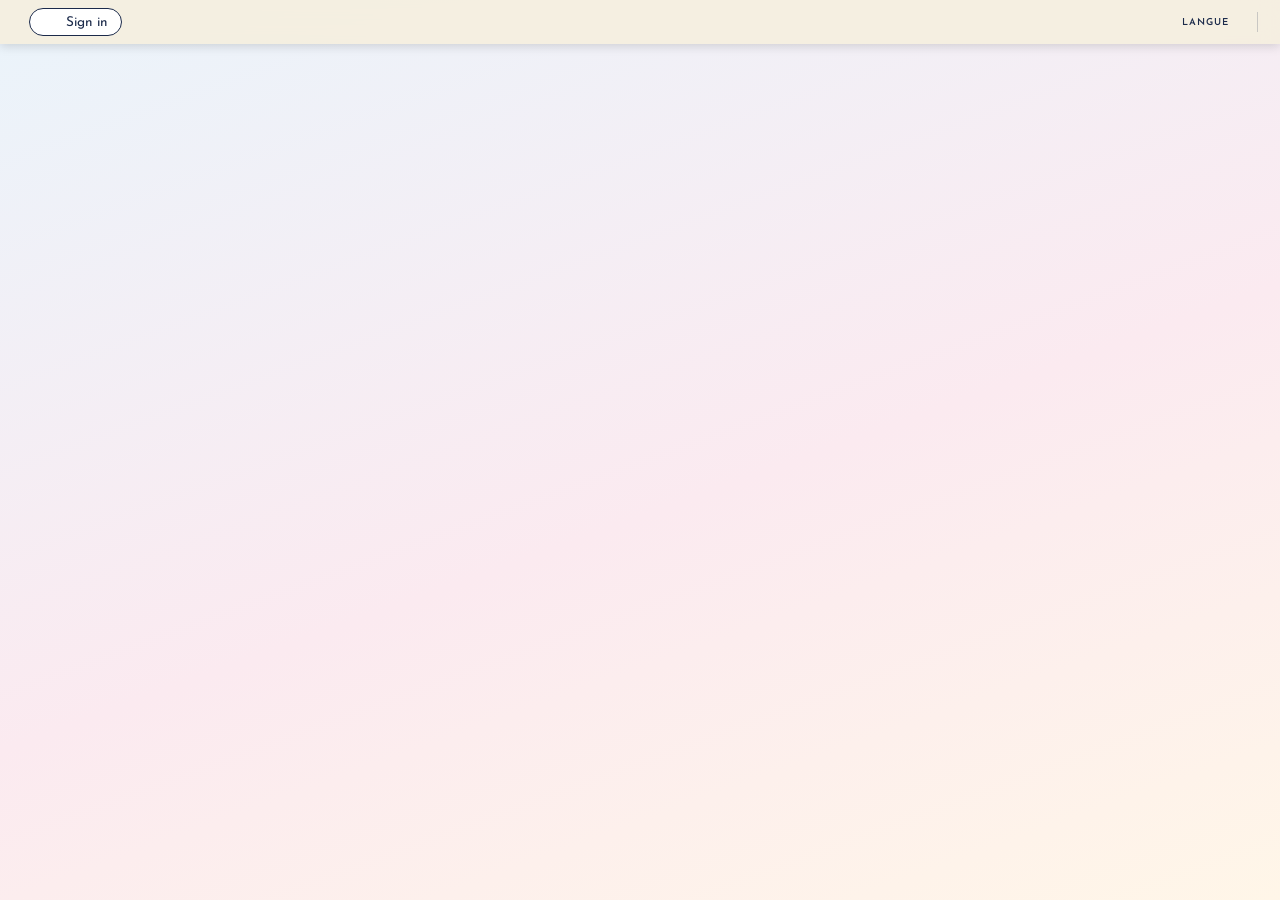
==== lang.html @ e1be031d "Import language learning app Co-authored-by: Copilot <223556219+Copilot@users.noreply.github.com> Co" ====
<!DOCTYPE html>
<html lang="en">
<head>
    <meta charset="UTF-8">
    <meta name="viewport" content="width=device-width, initial-scale=1.0">
    <title>🐱 Le Chat Parisien | Learn Languages</title>
    <link rel="stylesheet" href="lang.css">
    <link rel="preconnect" href="https://fonts.googleapis.com">
    <link rel="preconnect" href="https://fonts.gstatic.com" crossorigin>
    <link href="https://fonts.googleapis.com/css2?family=Gowun+Batang:wght@400;700&family=Nanum+Pen+Script&display=swap" rel="stylesheet">
    <script src="https://www.gstatic.com/firebasejs/10.14.1/firebase-app-compat.js"></script>
    <script src="https://www.gstatic.com/firebasejs/10.14.1/firebase-auth-compat.js"></script>
    <script src="https://www.gstatic.com/firebasejs/10.14.1/firebase-firestore-compat.js"></script>
</head>
<body>

<!-- ═══ Login Screen (optional — sign-in also available from the top bar) ═══ -->
<div id="loginScreen" class="screen">
    <div class="login-card">
        <h1>🐱 Le Chat Parisien</h1>
        <p>Learn languages with adorable animals</p>
        <button class="google-btn" id="googleLoginBtn">
            <img src="https://www.gstatic.com/firebasejs/ui/2.0.0/images/auth/google.svg" alt="Google"/>
            Sign in with Google
        </button>
        <div class="login-error" id="loginError"></div>
    </div>
</div>

<!-- ═══ Loading Screen ═══ -->
<div id="loadingScreen" class="screen">
    <div class="loader">🐱 Loading...</div>
</div>

<!-- ═══ Main App ═══ -->
<div id="mainApp" class="screen active">
    <div class="top-bar">
        <div class="top-bar-left">
            <img class="user-avatar" id="userAvatar" src="" alt="User avatar" style="display:none"/>
            <span class="user-name" id="userName"></span>
            <button class="google-btn-sm" id="topLoginBtn">
                <img src="https://www.gstatic.com/firebasejs/ui/2.0.0/images/auth/google.svg" alt=""/>
                <span>Sign in</span>
            </button>
        </div>
        <div class="top-bar-right">
            <div class="stamp-row">
                <span class="stamp-row-label" id="langueLabel">Langue</span>
                <div id="topLangStamps"></div>
            </div>
            <div class="top-divider"></div>
            <button class="logout-btn" id="logoutBtn" style="display:none">Sign out</button>
        </div>
    </div>

    <!-- Language Picker -->
    <div id="langPicker" class="lang-picker-wrap" style="display:none">
        <h2>What language are you learning?</h2>
        <p>You can change this anytime from the top bar</p>
        <div class="lang-grid" id="langGrid"></div>
    </div>

    <!-- Main Content -->
    <div id="mainContent" style="display:none">
        <div class="layout">
            <!-- Left: the postcard -->
            <div class="container">
                <div class="postmark" id="postmark">CACHET<br/>DE LA POSTE<br/>PARIS</div>
                <div class="bunting">
                    <span></span><span></span><span></span>
                    <span></span><span></span><span></span><span></span>
                </div>
                <div class="main-header">
                    <h1 class="title" id="mainTitle">Le Chat Parisien</h1>
                    <p class="subtitle" id="mainSubtitle">Learn French with adorable cats!</p>
                </div>
                <div class="cat-container">
                    <div class="cat-frame">
                        <img id="catImage" class="cat-image" src="" alt="Animal"/>
                        <div class="cat-caption" id="catCaption">Paris</div>
                    </div>
                </div>
                <div class="phrase-container quiz">
                    <div class="quiz-head">
                        <span class="quiz-prompt" id="quizPromptLabel">Complétez la phrase</span>
                    </div>
                    <div id="demoMeaning" class="quiz-hint">Click to start!</div>
                    <div class="quiz-sentence-row">
                        <div id="demoPhrase">Cliquez pour commencer!</div>
                        <button class="speak-btn" id="speakBtn" title="Listen to pronunciation">🔊</button>
                    </div>
                    <div class="quiz-choices" id="quizChoices" hidden></div>
                    <div class="quiz-feedback" id="quizFeedback" aria-live="polite"></div>
                    <div class="word-gloss" id="wordGloss" aria-live="polite"></div>
                </div>
                <button id="refreshBtn" class="refresh-btn">Nouvelle carte postale ✉️</button>
                <div class="progress-bar">
                    <div id="progressFill" class="progress-fill" style="width:0%"></div>
                </div>
                <div class="stats">
                    <span><span id="seenLabel">Phrases seen:</span> <span id="phrasesLearned">0</span></span>
                    <span id="levelBadge" class="score-badge">Score : 0</span>
                </div>
                <p class="motivation-text" id="motivationText">Chaque phrase vous rapproche de la maîtrise! 💪</p>
            </div>

            <!-- Right: the lesson carnet -->
            <aside class="lesson-panel" id="lessonPanel">
                <div class="lesson-card">
                    <div class="lesson-card-head">
                        <span class="lesson-tab" id="lessonTopTab">Le carnet</span>
                        <h3 id="lessonTopTitle">Grammar &amp; vocab</h3>
                    </div>
                    <div id="lessonTopBody"></div>
                </div>

                <div class="lesson-card">
                    <div class="lesson-card-head">
                        <span class="lesson-tab lesson-tab-alt" id="lessonBottomTab">En pratique</span>
                        <h3 id="lessonBottomTitle">How to use it</h3>
                    </div>
                    <div class="example-list" id="lessonExamples"></div>
                </div>
            </aside>
        </div>
    </div>
</div>

<!-- Scripts: data first, then app logic -->
<script src="lang-data.js"></script>
<script src="lang-app.js"></script>
</body>
</html>
---- lang.css ----
/* ═══════════════════════════════════════════════════════════
   Le Chat Parisien — Language Learning App
   ═══════════════════════════════════════════════════════════ */

@import url('https://fonts.googleapis.com/css2?family=Poiret+One&family=Josefin+Sans:wght@300;400;600;700&display=swap');

/* ─── Design Tokens ─── */
:root {
    --navy: #1B2A4A;
    --cream: #F5EFE0;
    --ivory: #FFFDF7;
    --gold: #C9A227;
    --burgundy: #9E2B25;
    --text-muted: #5a5247;
    --shadow-sm: 0 2px 8px rgba(0, 0, 0, 0.08);
    --shadow-md: 0 4px 12px rgba(0, 0, 0, 0.08);
    --shadow-lg: 0 20px 45px rgba(0, 0, 0, 0.25);
    --gradient-bg: linear-gradient(160deg, #EAF4FB 0%, #FBEAF0 55%, #FFF6E8 100%);
    --font-display: 'Poiret One', serif;
    --font-body: 'Josefin Sans', sans-serif;
    --transition-fast: 0.2s ease;
    --transition-normal: 0.3s ease;
}

/* ─── Per-language postcard themes (override design tokens) ───
   Applied to #mainContent as .theme-<lang>. CSS variables inherit,
   so the whole postcard + carnet re-skin instantly on language change. */
.theme-french {
    --gold: #C9A227;      /* Parisian gilt */
    --burgundy: #9E2B25;  /* wine red */
    --cream: #F5EFE0;
    --gradient-bg: linear-gradient(160deg, #EAF4FB 0%, #FBEAF0 55%, #FFF6E8 100%);
}
.theme-korean {
    --gold: #3E7C5A;      /* celadon green (청자) */
    --burgundy: #C0392B;  /* obangsaek red (단청) */
    --cream: #F5F1E6;     /* hanji paper */
    --gradient-bg: linear-gradient(160deg, #EAF3EC 0%, #FBEFE9 55%, #FFF7EA 100%);
}
.theme-hebrew {
    --gold: #7E9B5B;      /* olive */
    --burgundy: #2E6FA8;  /* tekhelet blue */
    --cream: #F4ECD7;     /* Jerusalem stone */
    --gradient-bg: linear-gradient(160deg, #EAF1F7 0%, #F3F0E2 55%, #FBF3E6 100%);
}

/* Retint the animated page background to match the active theme. */
body:has(.theme-korean) { background: linear-gradient(160deg, #EAF3EC 0%, #FBEFE9 55%, #FFF7EA 100%); }
body:has(.theme-hebrew) { background: linear-gradient(160deg, #EAF1F7 0%, #F3F0E2 55%, #FBF3E6 100%); }

/* ─── Reset ─── */
* {
    margin: 0;
    padding: 0;
    box-sizing: border-box;
}

body {
    font-family: var(--font-body);
    min-height: 100vh;
    overflow-x: hidden;
}

/* ─── Screens ─── */
.screen {
    display: none;
    min-height: 100vh;
}

.screen.active {
    display: flex;
}

/* ─── Login Screen ─── */
#loginScreen {
    background: var(--gradient-bg);
    align-items: center;
    justify-content: center;
}

.login-card {
    background: var(--cream);
    border: 3px solid var(--gold);
    box-shadow: 0 0 0 7px var(--ivory), var(--shadow-lg);
    padding: 3rem 2.5rem;
    text-align: center;
    max-width: 400px;
    width: 90%;
    position: relative;
}

/* Corner ornaments (shared between login-card and container) */
.login-card::before,
.login-card::after,
.container::before,
.container::after {
    content: '';
    position: absolute;
    width: 18px;
    height: 18px;
    border: 2px solid var(--gold);
    pointer-events: none;
}

.login-card::before,
.container::before {
    top: -9px;
    left: -9px;
    border-right: none;
    border-bottom: none;
}

.login-card::after,
.container::after {
    bottom: -9px;
    right: -9px;
    border-left: none;
    border-top: none;
}

.login-card h1 {
    font-family: var(--font-display);
    font-size: 2.2rem;
    color: var(--navy);
    margin-bottom: 0.5rem;
    letter-spacing: 1px;
}

.login-card p {
    color: var(--burgundy);
    font-size: 1rem;
    margin-bottom: 2rem;
    font-weight: 300;
    font-style: italic;
}

.google-btn {
    display: inline-flex;
    align-items: center;
    gap: 0.8rem;
    background: var(--ivory);
    color: var(--navy);
    border: 2px dashed var(--gold);
    border-radius: 50px;
    padding: 0.8rem 2rem;
    font-family: var(--font-body);
    font-size: 1.1rem;
    cursor: pointer;
    transition: all var(--transition-normal);
    box-shadow: var(--shadow-sm);
}

.google-btn:hover {
    border-color: var(--burgundy);
    box-shadow: 0 4px 15px rgba(158, 43, 37, 0.25);
    transform: translateY(-2px);
}

.google-btn img {
    width: 24px;
    height: 24px;
}

.login-error {
    color: var(--burgundy);
    font-size: 0.9rem;
    margin-top: 1rem;
    min-height: 1.2rem;
}

/* ─── Loading Screen ─── */
#loadingScreen {
    background: var(--gradient-bg);
    align-items: center;
    justify-content: center;
}

.loader {
    font-family: var(--font-display);
    font-size: 1.8rem;
    color: var(--navy);
    animation: pulse 1.5s infinite;
}

@keyframes pulse {
    0%, 100% { opacity: 1; }
    50% { opacity: 0.5; }
}

/* ─── Top Bar ─── */
.top-bar {
    position: fixed;
    top: 0;
    left: 0;
    right: 0;
    z-index: 50;
    background: rgba(245, 239, 224, 0.95);
    backdrop-filter: blur(8px);
    padding: 0.5rem 1.2rem;
    display: flex;
    align-items: center;
    justify-content: space-between;
    gap: 1rem;
    box-shadow: 0 2px 10px rgba(0, 0, 0, 0.15);
    flex-wrap: nowrap;
    overflow-x: auto;
    white-space: nowrap;
}

.top-bar-left {
    display: flex;
    align-items: center;
    gap: 0.6rem;
    flex-shrink: 0;
}

.user-avatar {
    width: 32px;
    height: 32px;
    border-radius: 50%;
    border: 2px solid var(--gold);
}

.user-name {
    font-size: 0.85rem;
    color: var(--navy);
    font-weight: 400;
}

.top-bar-right {
    display: flex;
    align-items: center;
    gap: 1rem;
    flex-shrink: 0;
}

.stamp-row {
    display: flex;
    align-items: center;
    gap: 0.4rem;
    flex-shrink: 0;
}

.stamp-row-label {
    font-size: 0.6rem;
    color: var(--navy);
    text-transform: uppercase;
    letter-spacing: 1px;
    font-weight: 600;
    margin-right: 0.1rem;
    flex-shrink: 0;
}

#topLangStamps,
#levelStamps {
    display: flex;
    align-items: center;
    gap: 0.4rem;
}

.stamp-btn {
    font-family: var(--font-body);
    background: var(--ivory);
    border: 2px dashed var(--gold);
    border-radius: 4px;
    padding: 0.25rem 0.5rem;
    font-size: 0.85rem;
    cursor: pointer;
    transition: all var(--transition-fast);
    color: var(--navy);
    display: inline-flex;
    align-items: center;
    gap: 0.3rem;
    line-height: 1;
    flex-shrink: 0;
}

.stamp-btn .stamp-icon {
    font-size: 1.2rem;
}

.stamp-btn .stamp-text {
    font-size: 0.55rem;
    text-transform: uppercase;
    letter-spacing: 0.5px;
}

.stamp-btn:hover {
    transform: translateY(-2px);
    box-shadow: 0 4px 8px rgba(0, 0, 0, 0.15);
}

.stamp-btn.active {
    background: var(--gold);
    border-color: var(--burgundy);
    color: var(--ivory);
    box-shadow: 0 2px 8px rgba(201, 162, 39, 0.5);
}

.top-divider {
    width: 1px;
    height: 20px;
    background: rgba(27, 42, 74, 0.2);
    margin: 0 0.2rem;
    flex-shrink: 0;
}

.logout-btn {
    font-family: var(--font-body);
    background: none;
    border: 1px solid var(--navy);
    border-radius: 50px;
    padding: 0.3rem 0.8rem;
    font-size: 0.85rem;
    color: var(--navy);
    cursor: pointer;
    transition: all var(--transition-fast);
    flex-shrink: 0;
}

.logout-btn:hover {
    border-color: var(--burgundy);
    color: var(--burgundy);
}

/* Compact, optional sign-in button in the top bar */
.google-btn-sm {
    display: inline-flex;
    align-items: center;
    gap: 0.4rem;
    font-family: var(--font-body);
    background: #fff;
    border: 1px solid var(--navy);
    border-radius: 50px;
    padding: 0.32rem 0.85rem;
    font-size: 0.85rem;
    color: var(--navy);
    cursor: pointer;
    transition: all var(--transition-fast);
    flex-shrink: 0;
}

.google-btn-sm img {
    width: 16px;
    height: 16px;
}

.google-btn-sm:hover {
    border-color: var(--gold);
    box-shadow: 0 2px 6px rgba(0, 0, 0, 0.12);
}

/* ─── Main App ─── */
#mainApp {
    background: var(--gradient-bg);
    align-items: center;
    justify-content: center;
    padding-top: 70px;
}

/* ─── Language Picker ─── */
.lang-picker-wrap {
    text-align: center;
    padding: 2rem;
}

.lang-picker-wrap h2 {
    font-family: var(--font-display);
    color: var(--navy);
    font-size: 1.8rem;
    margin-bottom: 0.5rem;
    letter-spacing: 0.5px;
}

.lang-picker-wrap > p {
    color: var(--burgundy);
    margin-bottom: 2rem;
    font-weight: 300;
    font-style: italic;
}

.lang-grid {
    display: grid;
    grid-template-columns: repeat(auto-fit, minmax(140px, 1fr));
    gap: 1rem;
    max-width: 600px;
    margin: 0 auto;
}

.lang-card {
    background: var(--ivory);
    border: 2px dashed var(--gold);
    border-radius: 8px;
    padding: 1.5rem 1rem;
    text-align: center;
    cursor: pointer;
    transition: all var(--transition-normal);
    box-shadow: var(--shadow-md);
}

.lang-card:hover {
    transform: translateY(-4px);
    border-color: var(--burgundy);
    box-shadow: 0 8px 20px rgba(0, 0, 0, 0.12);
}

.lang-card-flag {
    font-size: 2.5rem;
    margin-bottom: 0.5rem;
}

.lang-card-name {
    font-family: var(--font-display);
    font-size: 1.1rem;
    color: var(--navy);
    font-weight: 600;
}

.lang-card-native {
    font-size: 0.85rem;
    color: var(--burgundy);
    font-weight: 300;
}

/* ─── Postcard (Main Card) ─── */
.container {
    width: 90%;
    max-width: 560px;
    background: var(--cream);
    padding: 1.75rem;
    text-align: center;
    position: relative;
    border: 3px solid var(--gold);
    box-shadow: 0 0 0 7px var(--ivory), 0 20px 45px rgba(0, 0, 0, 0.35);
}

.postmark {
    position: absolute;
    top: 14px;
    right: 18px;
    width: 64px;
    height: 64px;
    border: 2.5px solid var(--burgundy);
    border-radius: 50%;
    display: flex;
    align-items: center;
    justify-content: center;
    transform: rotate(-12deg);
    opacity: 0.55;
    font-family: var(--font-display);
    font-size: 0.6rem;
    color: var(--burgundy);
    text-align: center;
    line-height: 1.1;
}

.bunting {
    display: flex;
    justify-content: center;
    margin-bottom: 1.1rem;
}

.bunting span {
    width: 0;
    height: 0;
    border-left: 11px solid transparent;
    border-right: 11px solid transparent;
    border-top: 16px solid var(--navy);
    margin: 0 3px;
}

.bunting span:nth-child(3n+1) { border-top-color: var(--burgundy); }
.bunting span:nth-child(3n+2) { border-top-color: var(--gold); }

.main-header {
    margin-bottom: 1.1rem;
}

.title {
    font-family: var(--font-display);
    color: var(--navy);
    font-size: 2.6rem;
    font-weight: 400;
    letter-spacing: 1px;
}

.subtitle {
    color: var(--burgundy);
    font-size: 1rem;
    font-style: italic;
    font-weight: 300;
    margin-top: 0.2rem;
}

/* ─── Korean postcard skin: obangsaek rainbow banner + bold gothic title ─── */
.theme-korean .bunting {
    gap: 0;
    margin-bottom: 1.3rem;
}
.theme-korean .bunting span {
    width: 34px;
    height: 18px;
    border: none;
    border-radius: 2px;
    margin: 0;
    background: var(--navy);
}
.theme-korean .bunting span:nth-child(5n+1) { background: #C0392B; }
.theme-korean .bunting span:nth-child(5n+2) { background: #E1B12C; }
.theme-korean .bunting span:nth-child(5n+3) { background: #2E6FA8; }
.theme-korean .bunting span:nth-child(5n+4) { background: #3E7C5A; }
.theme-korean .bunting span:nth-child(5n+5) { background: #7D5BA6; }

.theme-korean .title {
    font-family: 'Gowun Batang', 'Apple SD Gothic Neo', 'Malgun Gothic', serif;
    font-weight: 700;
    color: #2B2B2B;
    letter-spacing: 3px;
}
.theme-korean .subtitle {
    font-family: 'Nanum Pen Script', 'Gaegu', cursive;
    font-style: normal;
    font-weight: 400;
    font-size: 1.5rem;
}
.theme-korean .postmark {
    font-family: 'Gothic A1', 'Apple SD Gothic Neo', 'Malgun Gothic', sans-serif;
    letter-spacing: 1px;
}

/* ─── Cat / Animal Frame ─── */
.cat-container {
    margin: 1.2rem auto;
    width: 200px;
    position: relative;
}

.cat-frame {
    background: var(--ivory);
    padding: 10px 10px 30px 10px;
    box-shadow: 0 8px 20px rgba(0, 0, 0, 0.25);
    transform: rotate(-1.2deg);
    position: relative;
}

.cat-image {
    width: 180px;
    height: 180px;
    object-fit: cover;
    display: block;
    filter: saturate(0.92) contrast(1.03);
    transition: opacity var(--transition-normal);
}

.cat-caption {
    font-family: var(--font-display);
    color: var(--navy);
    font-size: 0.85rem;
    position: absolute;
    bottom: 6px;
    left: 0;
    right: 0;
    text-align: center;
}

/* ─── Phrase Display ─── */
.phrase-container {
    background: var(--ivory);
    border-radius: 4px;
    padding: 1.5rem;
    margin: 1.5rem 0;
    border-left: 4px solid var(--burgundy);
    border-right: 4px solid var(--navy);
    box-shadow: var(--shadow-md);
    text-align: left;
}

/* ─── Quiz ─── */
.phrase-container.quiz { text-align: left; }

.quiz-head {
    display: flex;
    align-items: center;
    justify-content: space-between;
    gap: 0.75rem;
    margin-bottom: 0.9rem;
    flex-wrap: wrap;
}

.quiz-prompt {
    font-size: 0.72rem;
    letter-spacing: 0.08em;
    text-transform: uppercase;
    font-weight: 700;
    color: var(--burgundy);
}

.quiz-hint {
    font-size: 1.15rem;
    color: var(--navy);
    font-weight: 600;
    line-height: 1.4;
    margin-bottom: 0.85rem;
    padding: 0.55rem 0.75rem;
    background: rgba(201, 162, 39, 0.12);
    border-left: 3px solid var(--gold);
    border-radius: 3px;
    transition: opacity var(--transition-normal);
}

.quiz-sentence-row {
    display: flex;
    align-items: flex-start;
    justify-content: space-between;
    gap: 0.75rem;
}

#demoPhrase {
    font-size: 1.5rem;
    font-weight: 600;
    color: var(--navy);
    line-height: 1.5;
    transition: opacity var(--transition-normal);
    font-family: var(--font-body);
    flex: 1;
}

/* Clickable vocabulary word */
.vocab-word {
    display: inline-block;
    font: inherit;
    color: inherit;
    background: none;
    border: none;
    padding: 0;
    margin: 0;
}

button.vocab-word.has-gloss {
    cursor: pointer;
    border-bottom: 2px solid var(--gold);
    border-radius: 2px 2px 0 0;
    transition: background var(--transition-normal);
}

button.vocab-word.has-gloss:hover,
button.vocab-word.has-gloss.is-open {
    background: rgba(201, 162, 39, 0.18);
}

.vocab-word.is-answer {
    color: var(--burgundy);
    font-weight: 700;
}

/* Hidden word — blank or inline input */
.quiz-blank {
    display: inline-block;
    min-width: 3ch;
    border-bottom: 2px dashed var(--burgundy);
    margin: 0 0.1em;
    vertical-align: baseline;
}

/* Multiple-choice options */
.quiz-choices {
    display: flex;
    flex-wrap: wrap;
    gap: 0.55rem;
    margin-top: 1.1rem;
}

.quiz-choice {
    font-family: var(--font-body);
    font-size: 1rem;
    font-weight: 600;
    color: var(--navy);
    background: var(--ivory);
    border: 2px solid rgba(11, 31, 58, 0.18);
    border-radius: 6px;
    padding: 0.55rem 1.1rem;
    cursor: pointer;
    transition: all var(--transition-normal);
}

.quiz-choice:hover:not(:disabled) {
    border-color: var(--navy);
    transform: translateY(-1px);
}

.quiz-choice.is-wrong {
    border-color: var(--burgundy);
    background: rgba(158, 43, 37, 0.12);
    color: var(--burgundy);
    opacity: 0.6;
    cursor: not-allowed;
}

/* Feedback + gloss lines */
.quiz-feedback {
    min-height: 1.3em;
    margin-top: 0.85rem;
    font-weight: 700;
    font-size: 0.98rem;
}

.quiz-feedback.is-correct { color: #1f7a4d; }
.quiz-feedback.is-wrong { color: var(--burgundy); }
.quiz-feedback.is-reveal { color: var(--navy); }

.word-gloss {
    min-height: 1.2em;
    margin-top: 0.5rem;
    font-size: 0.95rem;
    color: var(--text-muted);
    opacity: 0;
    transition: opacity var(--transition-normal);
}

.word-gloss.is-active { opacity: 1; color: var(--navy); }

.score-badge {
    background: rgba(201, 162, 39, 0.16);
    color: var(--burgundy);
    font-weight: 700;
    padding: 0.15rem 0.7rem;
    border-radius: 999px;
    border-bottom: 2px solid var(--gold);
}

/* ─── Buttons ─── */
.speak-btn {
    background: radial-gradient(circle at 30% 30%, #e3c869, var(--gold));
    color: var(--navy);
    border: none;
    border-radius: 50%;
    width: 46px;
    height: 46px;
    font-size: 1.3rem;
    cursor: pointer;
    transition: all var(--transition-normal);
    box-shadow: 0 4px 12px rgba(201, 162, 39, 0.5);
    display: inline-flex;
    align-items: center;
    justify-content: center;
    margin-top: 0.9rem;
}

.quiz-sentence-row .speak-btn { margin-top: 0; flex-shrink: 0; }

.speak-btn:hover { transform: scale(1.1); }
.speak-btn:active { transform: scale(0.95); }
.speak-btn.speaking { animation: speakPulse 1s infinite; }

@keyframes speakPulse {
    0%, 100% { box-shadow: 0 4px 12px rgba(201, 162, 39, 0.5); }
    50% { box-shadow: 0 4px 22px rgba(201, 162, 39, 0.85); }
}

.refresh-btn {
    position: relative;
    background: var(--burgundy);
    color: var(--ivory);
    border: none;
    padding: 0.9rem 2.2rem 0.9rem 2.6rem;
    font-size: 1.05rem;
    font-weight: 600;
    cursor: pointer;
    transition: all 0.25s ease;
    font-family: var(--font-body);
    margin: 1.5rem 0;
    clip-path: polygon(0% 0%, 4% 50%, 0% 100%, 100% 100%, 100% 0%);
    box-shadow: 0 6px 18px rgba(158, 43, 37, 0.4);
}

.refresh-btn:hover {
    transform: translateY(-2px);
    box-shadow: 0 10px 22px rgba(158, 43, 37, 0.5);
}

.refresh-btn:active {
    transform: translateY(0);
}

/* ─── Progress & Stats ─── */
.motivation-text {
    color: var(--navy);
    font-size: 0.9rem;
    font-weight: 300;
    margin-top: 1.3rem;
    font-style: italic;
}

.progress-bar {
    background: rgba(27, 42, 74, 0.12);
    height: 6px;
    border-radius: 0;
    overflow: hidden;
    margin: 1.4rem 0;
    position: relative;
}

.progress-fill {
    background: linear-gradient(90deg, var(--burgundy), var(--gold));
    height: 100%;
    transition: width 0.5s ease;
}

.stats {
    display: flex;
    justify-content: space-between;
    margin-top: 0.8rem;
    font-size: 0.85rem;
    color: var(--text-muted);
}

/* ─── Two-Column Layout (postcard + lesson carnet) ─── */
.layout {
    display: flex;
    align-items: flex-start;
    justify-content: center;
    gap: 1.75rem;
    width: 100%;
    max-width: 960px;
    margin: 0 auto;
    padding: 0 1rem;
}

.layout .container {
    flex: 0 1 560px;
    width: auto;
    margin: 0;
    min-width: 0;
}

/* ─── Lesson Carnet (right column) ─── */
.lesson-panel {
    flex: 1 1 320px;
    max-width: 360px;
    min-width: 0;
    display: flex;
    flex-direction: column;
    gap: 1.25rem;
    align-self: stretch;
}

.lesson-card {
    background: var(--ivory);
    border: 2px solid rgba(201, 162, 39, 0.55);
    border-radius: 6px;
    padding: 1.4rem 1.3rem 1.5rem;
    box-shadow: var(--shadow-md);
    position: relative;
}

.lesson-card-head {
    margin-bottom: 1rem;
}

.lesson-tab {
    display: inline-block;
    font-family: var(--font-body);
    font-size: 0.6rem;
    letter-spacing: 1.5px;
    text-transform: uppercase;
    font-weight: 700;
    color: var(--ivory);
    background: var(--navy);
    padding: 0.2rem 0.6rem;
    border-radius: 3px;
    transform: rotate(-1.5deg);
}

.lesson-tab-alt {
    background: var(--burgundy);
}

.lesson-card-head h3 {
    font-family: var(--font-display);
    color: var(--navy);
    font-size: 1.3rem;
    font-weight: 400;
    letter-spacing: 0.5px;
    margin-top: 0.55rem;
}

/* Grammar note + vocabulary (matched lesson) */
.lesson-note {
    font-size: 0.95rem;
    color: var(--navy);
    line-height: 1.55;
    font-weight: 300;
    margin-bottom: 1rem;
}

.lesson-note b {
    font-weight: 700;
    color: var(--burgundy);
}

.lesson-note i {
    font-style: italic;
    color: var(--text-muted);
}

.vocab-list {
    display: flex;
    flex-direction: column;
    gap: 0.4rem;
    padding-top: 0.85rem;
    border-top: 1px dashed rgba(27, 42, 74, 0.2);
}

.vocab-item {
    display: flex;
    align-items: baseline;
    justify-content: space-between;
    gap: 0.75rem;
}

.vocab-term {
    font-weight: 600;
    color: var(--navy);
    font-size: 0.95rem;
    background: rgba(201, 162, 39, 0.16);
    border-bottom: 2px solid var(--gold);
    padding: 0.05rem 0.4rem;
    border-radius: 3px;
    overflow-wrap: break-word;
}

.vocab-gloss {
    font-size: 0.82rem;
    color: var(--text-muted);
    font-style: italic;
    text-align: right;
    flex-shrink: 0;
}

/* Sentence spotlight — word-by-word breakdown (fallback view) */
.spotlight-words {
    display: flex;
    flex-wrap: wrap;
    gap: 0.4rem;
    margin-bottom: 0.9rem;
}

.spotlight-word {
    font-family: var(--font-body);
    font-size: 1.05rem;
    font-weight: 600;
    color: var(--navy);
    background: rgba(201, 162, 39, 0.16);
    border-bottom: 2px solid var(--gold);
    padding: 0.1rem 0.5rem 0.15rem;
    border-radius: 3px;
    line-height: 1.5;
    max-width: 100%;
    overflow-wrap: break-word;
    word-break: break-word;
}

.spotlight-translation {
    font-size: 0.95rem;
    color: var(--text-muted);
    font-style: italic;
    font-weight: 400;
    line-height: 1.45;
    padding-top: 0.7rem;
    border-top: 1px dashed rgba(27, 42, 74, 0.2);
}

.spotlight-empty {
    font-size: 0.9rem;
    color: var(--text-muted);
    font-style: italic;
}

/* Example / application sentences */
.example-list {
    display: flex;
    flex-direction: column;
    gap: 0.6rem;
}

.example-item {
    text-align: left;
    background: var(--cream);
    border: 1px solid rgba(27, 42, 74, 0.12);
    border-left: 3px solid var(--gold);
    border-radius: 4px;
    padding: 0.7rem 0.85rem;
    font-family: var(--font-body);
    width: 100%;
}

.example-target {
    font-size: 1rem;
    font-weight: 600;
    color: var(--navy);
    margin-bottom: 0.15rem;
    line-height: 1.35;
    overflow-wrap: break-word;
}

.example-meaning {
    font-size: 0.82rem;
    color: var(--text-muted);
    font-style: italic;
    font-weight: 300;
    line-height: 1.3;
    overflow-wrap: break-word;
}

/* RTL support inside the carnet */
.rtl-lang .spotlight-words,
.rtl-lang .example-target,
.rtl-lang .vocab-term {
    direction: rtl;
    text-align: right;
}

.rtl-lang .example-item {
    border-left: 1px solid rgba(27, 42, 74, 0.12);
    border-right: 3px solid var(--gold);
}

/* ─── RTL Languages (Hebrew) ─── */
.phrase-container #demoPhrase[dir="rtl"] {
    text-align: right;
    direction: rtl;
}

/* Quiz layout mirrors for RTL (Hebrew) */
.rtl-lang .quiz-head,
.rtl-lang .quiz-choices { flex-direction: row-reverse; }

.rtl-lang .quiz-hint,
.rtl-lang .quiz-feedback,
.rtl-lang .word-gloss,
.rtl-lang .quiz-prompt { text-align: right; direction: rtl; }

.rtl-lang .quiz-hint { border-left: none; border-right: 3px solid var(--gold); }

.rtl-lang .quiz-sentence-row { flex-direction: row-reverse; }

.rtl-lang .phrase-container {
    border-left: 4px solid var(--navy);
    border-right: 4px solid var(--burgundy);
}

/* ─── Responsive ─── */
@media (max-width: 900px) {
    /* Stack #mainApp vertically. Critical: once the top bar becomes sticky
       (≤768) it re-enters the flow, so #mainApp must be a column — otherwise
       the header and the postcard sit side-by-side and the content overflows. */
    #mainApp {
        flex-direction: column;
        align-items: stretch;
        justify-content: flex-start;
    }
    /* Stack the carnet below the postcard, centered */
    .layout {
        flex-direction: column;
        align-items: center;
        gap: 1.25rem;
        max-width: 600px;
        margin: 0 auto;
        padding: 0 1rem;
    }
    .layout .container {
        flex: 0 0 auto;
        width: 100%;
        max-width: 520px;
    }
    .lesson-panel {
        flex: 0 0 auto;
        max-width: 520px;
        width: 100%;
        align-self: auto;
    }
}

@media (max-width: 768px) {
    /* Top bar leaves the fixed layer and becomes a full-width sticky header
       that stacks its rows instead of scrolling sideways. */
    .top-bar {
        position: sticky;
        align-self: stretch;
        width: 100%;
        flex-direction: column;
        align-items: stretch;
        gap: 0.55rem;
        overflow-x: visible;
        white-space: normal;
        padding: 0.6rem 0.9rem;
    }
    .top-bar-left {
        width: 100%;
        justify-content: space-between;
    }
    .top-bar-right {
        width: 100%;
        flex-wrap: wrap;
        align-items: center;
        gap: 0.5rem 0.9rem;
        justify-content: flex-start;
    }
    #topLangStamps,
    #levelStamps {
        flex-wrap: wrap;
    }
    /* Push Sign out to the end of its wrapped row */
    .logout-btn {
        margin-left: auto;
    }
    /* Sticky header is in-flow now, so the fixed-bar offset is not needed */
    #mainApp {
        padding-top: 0;
    }
}

@media (max-width: 600px) {
    .layout { padding: 0 14px; gap: 1rem; }
    .container { padding: 1.3rem 1.15rem; }
    .title { font-size: 2rem; }
    .subtitle { font-size: 0.9rem; }
    .bunting span { border-left-width: 9px; border-right-width: 9px; border-top-width: 13px; margin: 0 2px; }
    .cat-container { width: 168px; margin: 1rem auto; }
    .cat-image { width: 148px; height: 148px; }
    #demoPhrase { font-size: 1.3rem; }
    #demoMeaning { font-size: 0.9rem; }
    .phrase-container { padding: 1.2rem 1.1rem; }
    .stats { font-size: 0.78rem; }
    .motivation-text { font-size: 0.82rem; }

    /* Top bar: compact avatar row + wrapped stamp chips */
    .top-bar { padding: 0.5rem 0.7rem; gap: 0.5rem; }
    .user-name { display: none; }
    .stamp-row { gap: 0.3rem; }
    .stamp-row-label { font-size: 0.55rem; }
    .stamp-btn { padding: 0.4rem 0.55rem; min-height: 34px; }
    .stamp-btn .stamp-icon { font-size: 1.15rem; }
    .stamp-btn .stamp-text { font-size: 0.5rem; }
    .top-divider { display: none; }
    .logout-btn { padding: 0.35rem 0.7rem; }

    .postmark { width: 52px; height: 52px; font-size: 0.5rem; top: 10px; right: 10px; }

    /* Language picker + login */
    .lang-picker-wrap { padding: 1.5rem 1rem; }
    .lang-picker-wrap h2 { font-size: 1.5rem; }
    .lang-grid { grid-template-columns: repeat(2, 1fr); gap: 0.8rem; }
    .lang-card { padding: 1.2rem 0.8rem; }
    .lang-card-flag { font-size: 2rem; }
    .login-card { padding: 2rem 1.5rem; }
    .login-card h1 { font-size: 1.9rem; }

    /* Full-width, tappable primary button */
    .refresh-btn { font-size: 1rem; padding: 0.85rem 1.6rem; width: 100%; }

    /* Carnet: tighter cards; stack vocab term over its gloss so nothing clips */
    .lesson-card { padding: 1.15rem 1.05rem 1.25rem; }
    .lesson-card-head h3 { font-size: 1.2rem; }
    .vocab-item {
        flex-direction: column;
        align-items: flex-start;
        gap: 0.2rem;
    }
    .vocab-gloss { text-align: left; }
    .rtl-lang .vocab-item { align-items: flex-end; }
    .rtl-lang .vocab-gloss { text-align: right; }
}

@media (max-width: 380px) {
    .stamp-row-label { display: none; }
    .stamp-btn .stamp-text { display: none; }
    .stamp-btn .stamp-icon { font-size: 1.35rem; }
    .stamp-btn { padding: 0.4rem 0.5rem; }
    .title { font-size: 1.75rem; }
    .cat-container { width: 150px; }
    .cat-image { width: 132px; height: 132px; }
    #demoPhrase { font-size: 1.2rem; }
}
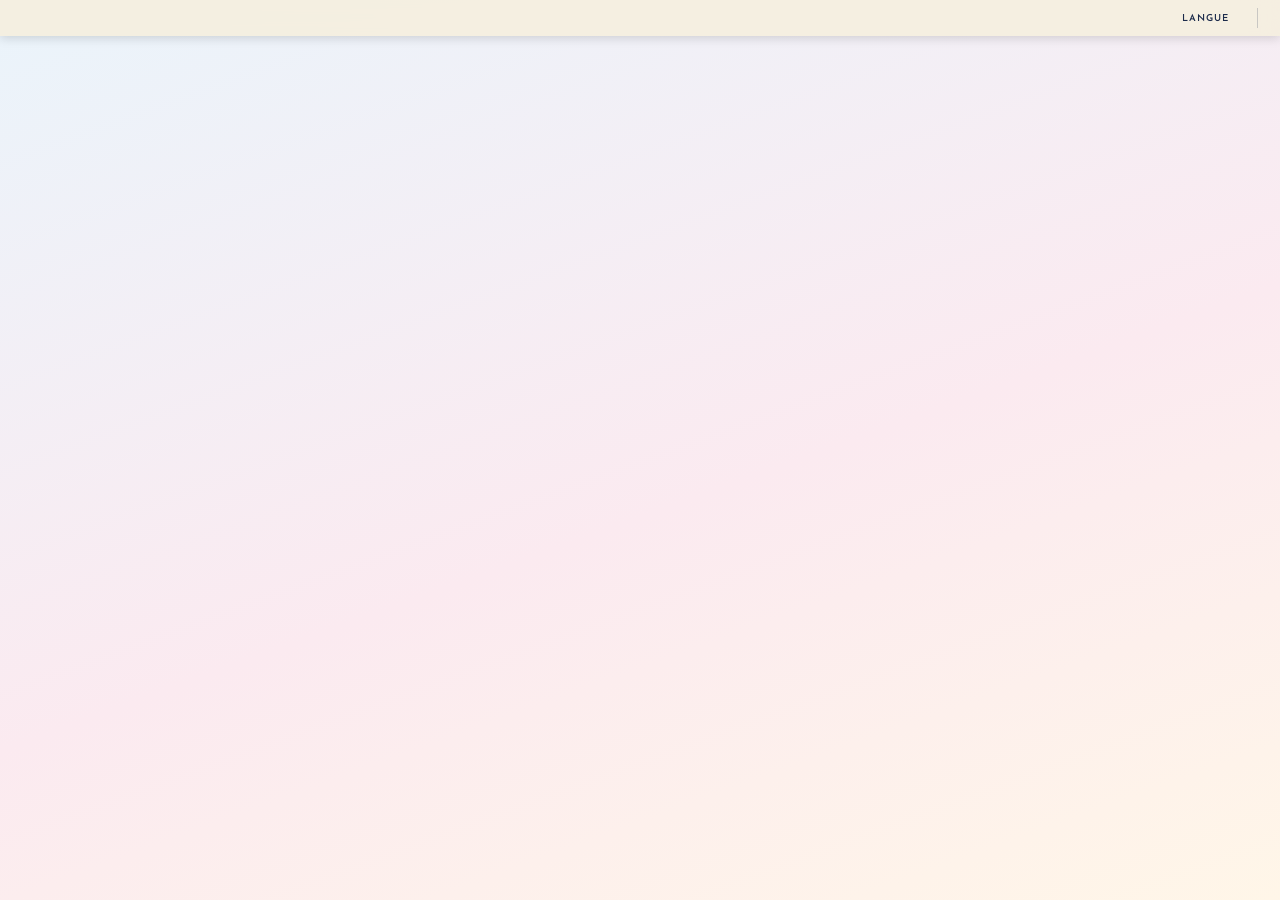
==== commit 061422b3: "Gate optional Firebase auth Co-authored-by: Copilot <223556219+Copilot@users.noreply.github.com>  Co" ====
--- a/lang.html
+++ b/lang.html
@@ -8,9 +8,6 @@
     <link rel="preconnect" href="https://fonts.googleapis.com">
     <link rel="preconnect" href="https://fonts.gstatic.com" crossorigin>
     <link href="https://fonts.googleapis.com/css2?family=Gowun+Batang:wght@400;700&family=Nanum+Pen+Script&display=swap" rel="stylesheet">
-    <script src="https://www.gstatic.com/firebasejs/10.14.1/firebase-app-compat.js"></script>
-    <script src="https://www.gstatic.com/firebasejs/10.14.1/firebase-auth-compat.js"></script>
-    <script src="https://www.gstatic.com/firebasejs/10.14.1/firebase-firestore-compat.js"></script>
 </head>
 <body>
 
@@ -19,7 +16,7 @@
     <div class="login-card">
         <h1>🐱 Le Chat Parisien</h1>
         <p>Learn languages with adorable animals</p>
-        <button class="google-btn" id="googleLoginBtn">
+        <button class="google-btn" id="googleLoginBtn" style="display:none">
             <img src="https://www.gstatic.com/firebasejs/ui/2.0.0/images/auth/google.svg" alt="Google"/>
             Sign in with Google
         </button>
@@ -37,8 +34,8 @@
     <div class="top-bar">
         <div class="top-bar-left">
             <img class="user-avatar" id="userAvatar" src="" alt="User avatar" style="display:none"/>
-            <span class="user-name" id="userName"></span>
-            <button class="google-btn-sm" id="topLoginBtn">
+            <span class="user-name" id="userName" style="display:none"></span>
+            <button class="google-btn-sm" id="topLoginBtn" style="display:none">
                 <img src="https://www.gstatic.com/firebasejs/ui/2.0.0/images/auth/google.svg" alt=""/>
                 <span>Sign in</span>
             </button>
@@ -126,8 +123,13 @@
     </div>
 </div>
 
-<!-- Scripts: data first, then app logic -->
-<script src="lang-data.js"></script>
+<!-- Scripts: shared catalog, language content, inactive auth feature, then app logic -->
+<script src="data/catalog.js"></script>
+<script src="data/french.js"></script>
+<script src="data/korean.js"></script>
+<script src="data/hebrew.js"></script>
+<script src="lang-config.js"></script>
+<script src="lang-auth.js"></script>
 <script src="lang-app.js"></script>
 </body>
-</html>+</html>
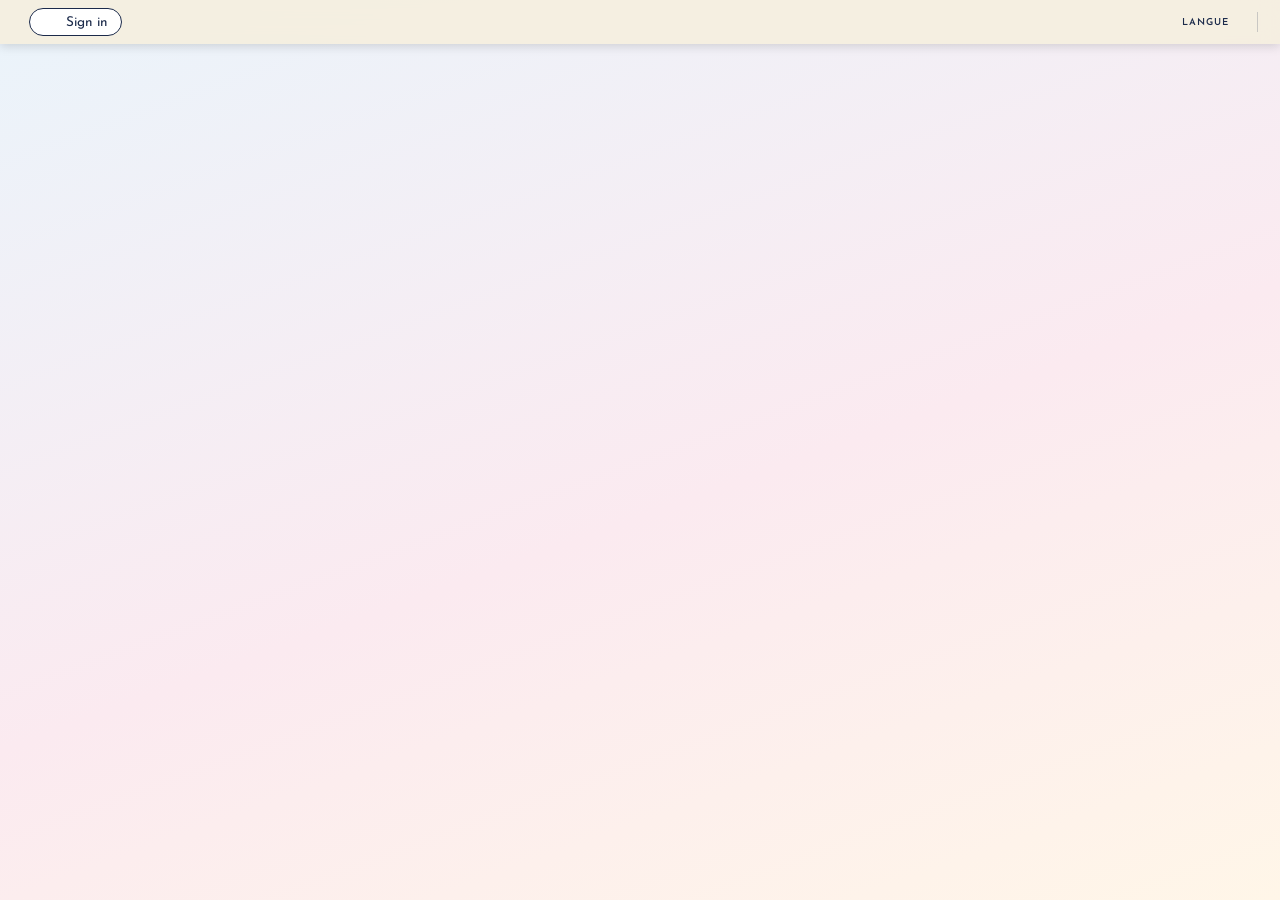
==== commit 1f2e0dd0: "Create scalable content model Co-authored-by: Copilot <223556219+Copilot@users.noreply.github.com> C" ====
--- a/lang.html
+++ b/lang.html
@@ -8,6 +8,9 @@
     <link rel="preconnect" href="https://fonts.googleapis.com">
     <link rel="preconnect" href="https://fonts.gstatic.com" crossorigin>
     <link href="https://fonts.googleapis.com/css2?family=Gowun+Batang:wght@400;700&family=Nanum+Pen+Script&display=swap" rel="stylesheet">
+    <script src="https://www.gstatic.com/firebasejs/10.14.1/firebase-app-compat.js"></script>
+    <script src="https://www.gstatic.com/firebasejs/10.14.1/firebase-auth-compat.js"></script>
+    <script src="https://www.gstatic.com/firebasejs/10.14.1/firebase-firestore-compat.js"></script>
 </head>
 <body>
 
@@ -16,7 +19,7 @@
     <div class="login-card">
         <h1>🐱 Le Chat Parisien</h1>
         <p>Learn languages with adorable animals</p>
-        <button class="google-btn" id="googleLoginBtn" style="display:none">
+        <button class="google-btn" id="googleLoginBtn">
             <img src="https://www.gstatic.com/firebasejs/ui/2.0.0/images/auth/google.svg" alt="Google"/>
             Sign in with Google
         </button>
@@ -34,8 +37,8 @@
     <div class="top-bar">
         <div class="top-bar-left">
             <img class="user-avatar" id="userAvatar" src="" alt="User avatar" style="display:none"/>
-            <span class="user-name" id="userName" style="display:none"></span>
-            <button class="google-btn-sm" id="topLoginBtn" style="display:none">
+            <span class="user-name" id="userName"></span>
+            <button class="google-btn-sm" id="topLoginBtn">
                 <img src="https://www.gstatic.com/firebasejs/ui/2.0.0/images/auth/google.svg" alt=""/>
                 <span>Sign in</span>
             </button>
@@ -123,13 +126,11 @@
     </div>
 </div>
 
-<!-- Scripts: shared catalog, language content, inactive auth feature, then app logic -->
+<!-- Scripts: shared catalog first, then per-language content, then app logic -->
 <script src="data/catalog.js"></script>
 <script src="data/french.js"></script>
 <script src="data/korean.js"></script>
 <script src="data/hebrew.js"></script>
-<script src="lang-config.js"></script>
-<script src="lang-auth.js"></script>
 <script src="lang-app.js"></script>
 </body>
 </html>
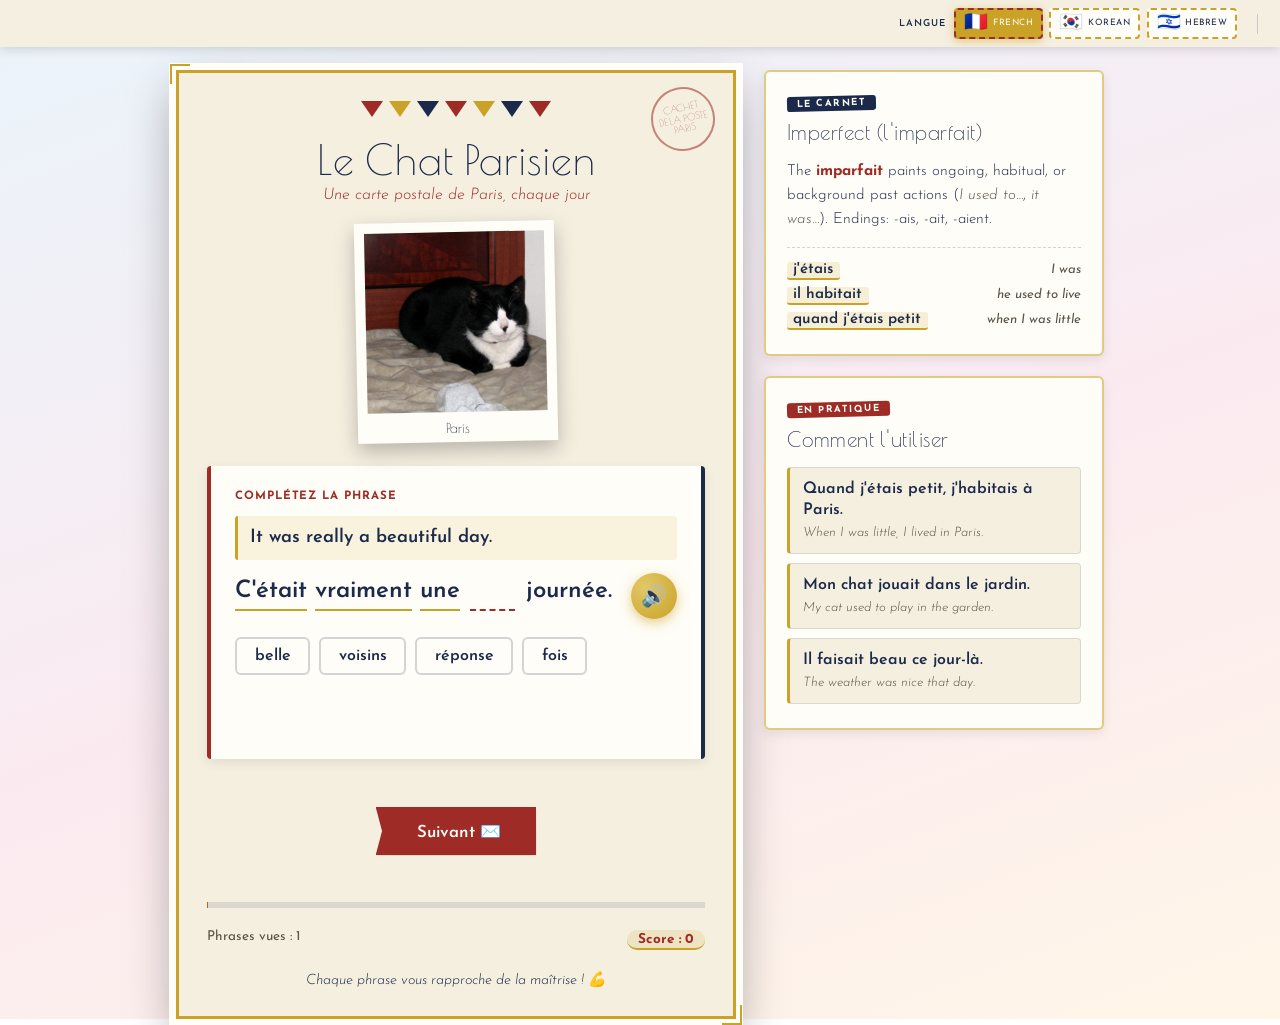
==== commit 1fdb16ca: "Harden cat photo fallback Co-authored-by: Copilot <223556219+Copilot@users.noreply.github.com>  Copi" ====
--- a/lang.html
+++ b/lang.html
@@ -8,9 +8,6 @@
     <link rel="preconnect" href="https://fonts.googleapis.com">
     <link rel="preconnect" href="https://fonts.gstatic.com" crossorigin>
     <link href="https://fonts.googleapis.com/css2?family=Gowun+Batang:wght@400;700&family=Nanum+Pen+Script&display=swap" rel="stylesheet">
-    <script src="https://www.gstatic.com/firebasejs/10.14.1/firebase-app-compat.js"></script>
-    <script src="https://www.gstatic.com/firebasejs/10.14.1/firebase-auth-compat.js"></script>
-    <script src="https://www.gstatic.com/firebasejs/10.14.1/firebase-firestore-compat.js"></script>
 </head>
 <body>
 
@@ -19,7 +16,7 @@
     <div class="login-card">
         <h1>🐱 Le Chat Parisien</h1>
         <p>Learn languages with adorable animals</p>
-        <button class="google-btn" id="googleLoginBtn">
+        <button class="google-btn" id="googleLoginBtn" style="display:none">
             <img src="https://www.gstatic.com/firebasejs/ui/2.0.0/images/auth/google.svg" alt="Google"/>
             Sign in with Google
         </button>
@@ -37,8 +34,8 @@
     <div class="top-bar">
         <div class="top-bar-left">
             <img class="user-avatar" id="userAvatar" src="" alt="User avatar" style="display:none"/>
-            <span class="user-name" id="userName"></span>
-            <button class="google-btn-sm" id="topLoginBtn">
+            <span class="user-name" id="userName" style="display:none"></span>
+            <button class="google-btn-sm" id="topLoginBtn" style="display:none">
                 <img src="https://www.gstatic.com/firebasejs/ui/2.0.0/images/auth/google.svg" alt=""/>
                 <span>Sign in</span>
             </button>
@@ -52,6 +49,7 @@
             <button class="logout-btn" id="logoutBtn" style="display:none">Sign out</button>
         </div>
     </div>
+    <div id="authStatus" class="auth-status" role="alert" aria-live="assertive" style="display:none"></div>
 
     <!-- Language Picker -->
     <div id="langPicker" class="lang-picker-wrap" style="display:none">
@@ -76,7 +74,7 @@
                 </div>
                 <div class="cat-container">
                     <div class="cat-frame">
-                        <img id="catImage" class="cat-image" src="" alt="Animal"/>
+                        <img id="catImage" class="cat-image" src="" alt="Animal" width="180" height="180" decoding="async"/>
                         <div class="cat-caption" id="catCaption">Paris</div>
                     </div>
                 </div>
@@ -126,11 +124,14 @@
     </div>
 </div>
 
-<!-- Scripts: shared catalog first, then per-language content, then app logic -->
+<!-- Scripts: shared catalog, language content, inactive auth feature, then app logic -->
 <script src="data/catalog.js"></script>
 <script src="data/french.js"></script>
 <script src="data/korean.js"></script>
 <script src="data/hebrew.js"></script>
+<script src="lang-config.js"></script>
+<script src="lang-auth.js"></script>
+<script src="lang-auth-bootstrap.js"></script>
 <script src="lang-app.js"></script>
 </body>
 </html>
--- a/lang.css
+++ b/lang.css
@@ -358,6 +358,19 @@
     padding-top: 70px;
 }
 
+.auth-status {
+    width: min(1100px, calc(100% - 2rem));
+    margin: 0 auto 0.85rem;
+    padding: 0.7rem 1rem;
+    border: 1px solid rgba(122, 31, 54, 0.28);
+    border-radius: 14px;
+    background: rgba(255, 245, 246, 0.96);
+    color: var(--burgundy);
+    box-shadow: 0 8px 18px rgba(122, 31, 54, 0.08);
+    font-size: 0.9rem;
+    line-height: 1.4;
+}
+
 /* ─── Language Picker ─── */
 .lang-picker-wrap {
     text-align: center;
@@ -546,10 +559,16 @@
 .cat-image {
     width: 180px;
     height: 180px;
+    aspect-ratio: 1 / 1;
     object-fit: cover;
     display: block;
+    background: linear-gradient(135deg, rgba(255, 253, 247, 0.96), rgba(201, 162, 39, 0.18));
     filter: saturate(0.92) contrast(1.03);
     transition: opacity var(--transition-normal);
+}
+
+.cat-image.is-loading {
+    opacity: 0.72;
 }
 
 .cat-caption {
@@ -1118,6 +1137,11 @@
     #mainApp {
         padding-top: 0;
     }
+    .auth-status {
+        width: calc(100% - 1.4rem);
+        margin: 0 auto 0.75rem;
+        font-size: 0.85rem;
+    }
 }
 
 @media (max-width: 600px) {
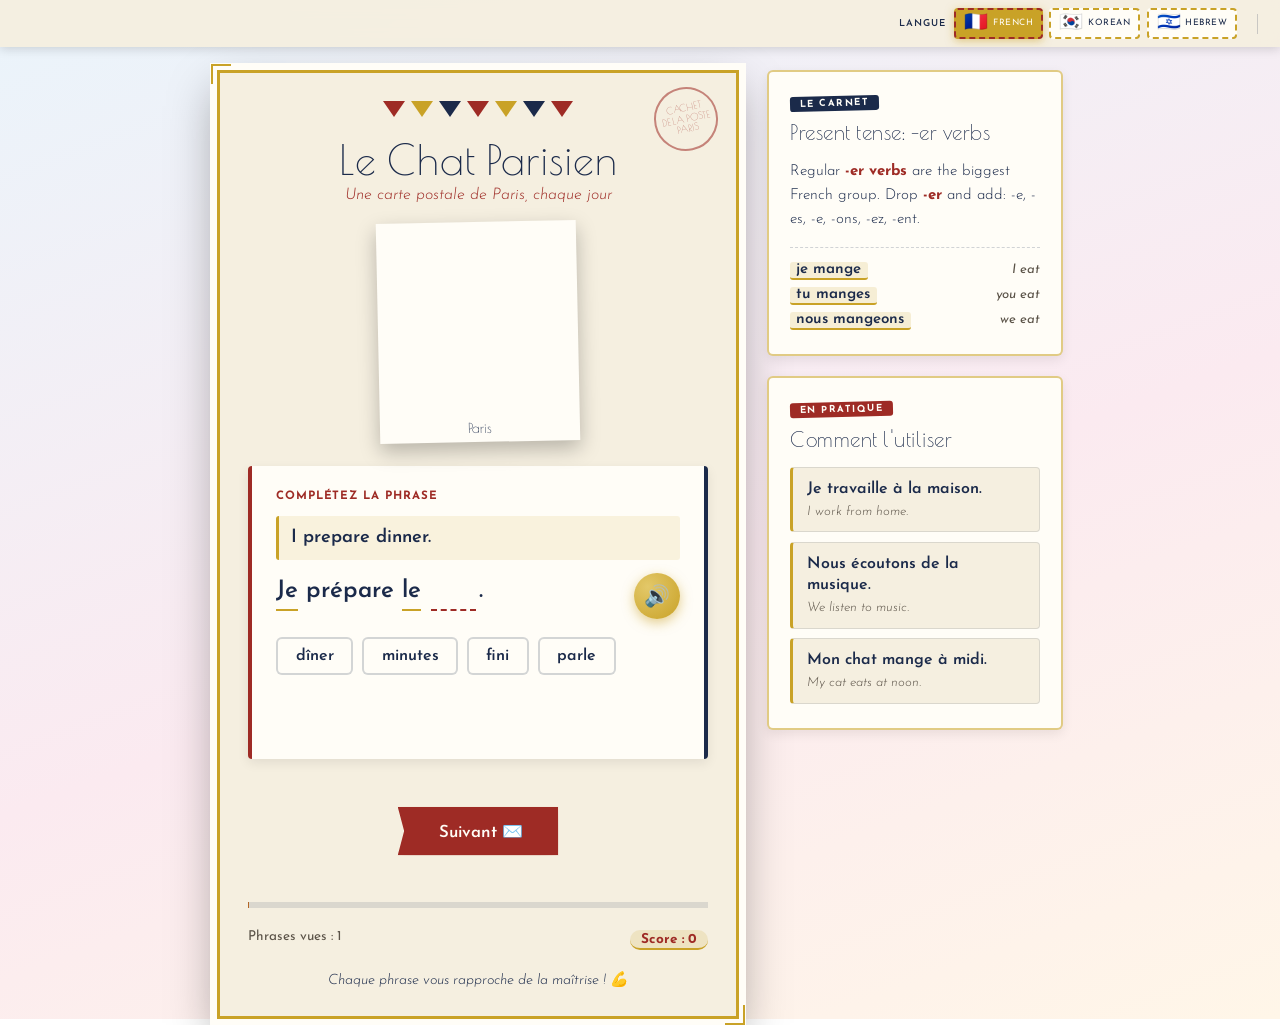
==== commit e53035cb: "Surface auth startup errors Co-authored-by: Copilot <223556219+Copilot@users.noreply.github.com>  Co" ====
--- a/lang.html
+++ b/lang.html
@@ -74,7 +74,7 @@
                 </div>
                 <div class="cat-container">
                     <div class="cat-frame">
-                        <img id="catImage" class="cat-image" src="" alt="Animal" width="180" height="180" decoding="async"/>
+                        <img id="catImage" class="cat-image" src="" alt="Animal"/>
                         <div class="cat-caption" id="catCaption">Paris</div>
                     </div>
                 </div>
--- a/lang.css
+++ b/lang.css
@@ -559,16 +559,10 @@
 .cat-image {
     width: 180px;
     height: 180px;
-    aspect-ratio: 1 / 1;
     object-fit: cover;
     display: block;
-    background: linear-gradient(135deg, rgba(255, 253, 247, 0.96), rgba(201, 162, 39, 0.18));
     filter: saturate(0.92) contrast(1.03);
     transition: opacity var(--transition-normal);
-}
-
-.cat-image.is-loading {
-    opacity: 0.72;
 }
 
 .cat-caption {
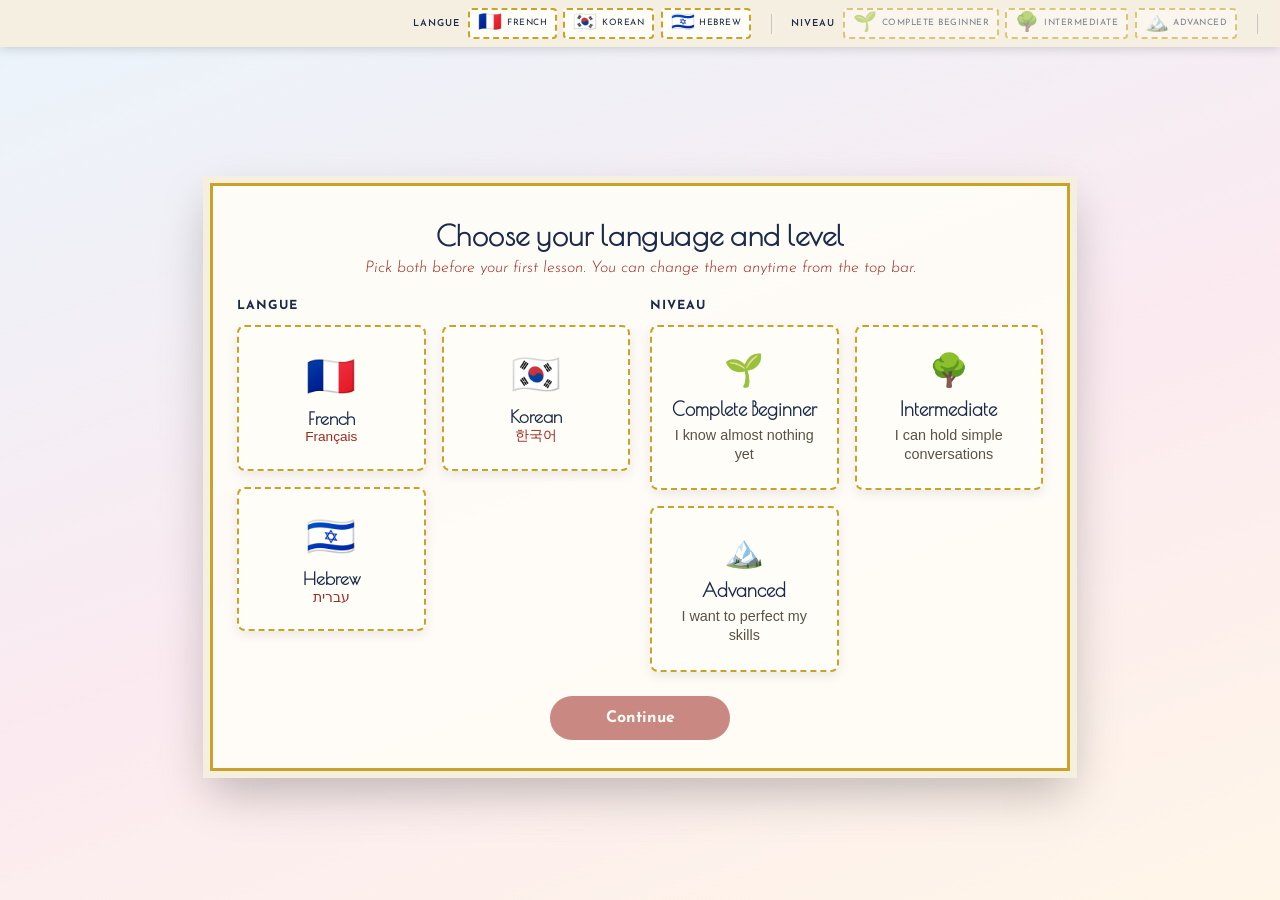
==== commit 9bcf393b: "Add level-based lesson selection Co-authored-by: Copilot <223556219+Copilot@users.noreply.github.com" ====
--- a/lang.html
+++ b/lang.html
@@ -46,6 +46,11 @@
                 <div id="topLangStamps"></div>
             </div>
             <div class="top-divider"></div>
+            <div class="stamp-row">
+                <span class="stamp-row-label" id="levelLabel">Niveau</span>
+                <div id="levelStamps"></div>
+            </div>
+            <div class="top-divider"></div>
             <button class="logout-btn" id="logoutBtn" style="display:none">Sign out</button>
         </div>
     </div>
@@ -53,9 +58,21 @@
 
     <!-- Language Picker -->
     <div id="langPicker" class="lang-picker-wrap" style="display:none">
-        <h2>What language are you learning?</h2>
-        <p>You can change this anytime from the top bar</p>
-        <div class="lang-grid" id="langGrid"></div>
+        <div class="picker-card">
+            <h2>Choose your language and level</h2>
+            <p>Pick both before your first lesson. You can change them anytime from the top bar.</p>
+            <div class="picker-sections">
+                <section class="picker-section" aria-labelledby="pickerLangLabel">
+                    <h3 id="pickerLangLabel">Language</h3>
+                    <div class="lang-grid" id="langGrid"></div>
+                </section>
+                <section class="picker-section" aria-labelledby="pickerLevelLabel">
+                    <h3 id="pickerLevelLabel">Level</h3>
+                    <div class="level-grid" id="levelGrid"></div>
+                </section>
+            </div>
+            <button type="button" class="picker-continue-btn" id="chooserContinueBtn" disabled>Continue</button>
+        </div>
     </div>
 
     <!-- Main Content -->
@@ -74,7 +91,7 @@
                 </div>
                 <div class="cat-container">
                     <div class="cat-frame">
-                        <img id="catImage" class="cat-image" src="" alt="Animal"/>
+                        <img id="catImage" class="cat-image" src="" alt="Animal" width="180" height="180" decoding="async"/>
                         <div class="cat-caption" id="catCaption">Paris</div>
                     </div>
                 </div>
--- a/lang.css
+++ b/lang.css
@@ -290,6 +290,13 @@
     box-shadow: 0 4px 8px rgba(0, 0, 0, 0.15);
 }
 
+.stamp-btn:disabled {
+    opacity: 0.55;
+    cursor: not-allowed;
+    transform: none;
+    box-shadow: none;
+}
+
 .stamp-btn.active {
     background: var(--gold);
     border-color: var(--burgundy);
@@ -373,8 +380,18 @@
 
 /* ─── Language Picker ─── */
 .lang-picker-wrap {
+    width: 100%;
+    padding: 2rem 1rem 3rem;
+}
+
+.picker-card {
+    max-width: 860px;
+    margin: 0 auto;
+    background: rgba(255, 253, 247, 0.92);
+    border: 3px solid var(--gold);
+    box-shadow: 0 0 0 7px var(--cream), var(--shadow-lg);
+    padding: 2rem 1.5rem 1.75rem;
     text-align: center;
-    padding: 2rem;
 }
 
 .lang-picker-wrap h2 {
@@ -392,15 +409,45 @@
     font-style: italic;
 }
 
-.lang-grid {
+.picker-card > p {
+    color: var(--burgundy);
+    margin-bottom: 1.5rem;
+    font-weight: 300;
+    font-style: italic;
+}
+
+.picker-sections {
+    display: grid;
+    grid-template-columns: repeat(2, minmax(0, 1fr));
+    gap: 1.25rem;
+    align-items: start;
+}
+
+.picker-section {
+    text-align: left;
+}
+
+.picker-section h3 {
+    font-size: 0.78rem;
+    letter-spacing: 0.08em;
+    text-transform: uppercase;
+    color: var(--navy);
+    margin-bottom: 0.85rem;
+}
+
+.lang-grid,
+.level-grid {
     display: grid;
     grid-template-columns: repeat(auto-fit, minmax(140px, 1fr));
     gap: 1rem;
-    max-width: 600px;
-    margin: 0 auto;
-}
-
-.lang-card {
+}
+
+.level-grid {
+    grid-template-columns: repeat(auto-fit, minmax(180px, 1fr));
+}
+
+.lang-card,
+.level-card {
     background: var(--ivory);
     border: 2px dashed var(--gold);
     border-radius: 8px;
@@ -409,12 +456,33 @@
     cursor: pointer;
     transition: all var(--transition-normal);
     box-shadow: var(--shadow-md);
-}
-
-.lang-card:hover {
+    width: 100%;
+    color: var(--navy);
+}
+
+.lang-card:hover,
+.level-card:hover,
+.lang-card:focus-visible,
+.level-card:focus-visible {
     transform: translateY(-4px);
     border-color: var(--burgundy);
     box-shadow: 0 8px 20px rgba(0, 0, 0, 0.12);
+    outline: none;
+}
+
+.lang-card.active,
+.level-card.active {
+    background: rgba(201, 162, 39, 0.18);
+    border-color: var(--burgundy);
+    box-shadow: 0 0 0 3px rgba(158, 43, 37, 0.12), 0 8px 20px rgba(0, 0, 0, 0.12);
+}
+
+.lang-card:disabled,
+.level-card:disabled {
+    opacity: 0.55;
+    cursor: not-allowed;
+    transform: none;
+    box-shadow: var(--shadow-md);
 }
 
 .lang-card-flag {
@@ -433,6 +501,53 @@
     font-size: 0.85rem;
     color: var(--burgundy);
     font-weight: 300;
+}
+
+.level-card-emoji {
+    font-size: 2rem;
+    margin-bottom: 0.55rem;
+}
+
+.level-card-name {
+    font-family: var(--font-display);
+    font-size: 1.15rem;
+    font-weight: 600;
+    margin-bottom: 0.35rem;
+}
+
+.level-card-desc {
+    font-size: 0.9rem;
+    color: var(--text-muted);
+    line-height: 1.35;
+}
+
+.picker-continue-btn {
+    margin-top: 1.5rem;
+    min-width: 180px;
+    border: none;
+    border-radius: 999px;
+    background: var(--burgundy);
+    color: var(--ivory);
+    font-family: var(--font-body);
+    font-size: 1rem;
+    font-weight: 700;
+    padding: 0.9rem 1.8rem;
+    cursor: pointer;
+    transition: all var(--transition-normal);
+    box-shadow: 0 8px 18px rgba(158, 43, 37, 0.35);
+}
+
+.picker-continue-btn:hover:not(:disabled),
+.picker-continue-btn:focus-visible:not(:disabled) {
+    transform: translateY(-2px);
+    box-shadow: 0 12px 24px rgba(158, 43, 37, 0.42);
+    outline: none;
+}
+
+.picker-continue-btn:disabled {
+    opacity: 0.55;
+    cursor: not-allowed;
+    box-shadow: none;
 }
 
 /* ─── Postcard (Main Card) ─── */
@@ -559,10 +674,16 @@
 .cat-image {
     width: 180px;
     height: 180px;
+    aspect-ratio: 1 / 1;
     object-fit: cover;
     display: block;
+    background: linear-gradient(135deg, rgba(255, 253, 247, 0.96), rgba(201, 162, 39, 0.18));
     filter: saturate(0.92) contrast(1.03);
     transition: opacity var(--transition-normal);
+}
+
+.cat-image.is-loading {
+    opacity: 0.72;
 }
 
 .cat-caption {
@@ -1091,6 +1212,9 @@
         max-width: 520px;
         width: 100%;
         align-self: auto;
+    }
+    .picker-sections {
+        grid-template-columns: 1fr;
     }
 }
 
@@ -1167,15 +1291,20 @@
 
     /* Language picker + login */
     .lang-picker-wrap { padding: 1.5rem 1rem; }
+    .picker-card { padding: 1.5rem 1rem 1.35rem; }
     .lang-picker-wrap h2 { font-size: 1.5rem; }
-    .lang-grid { grid-template-columns: repeat(2, 1fr); gap: 0.8rem; }
-    .lang-card { padding: 1.2rem 0.8rem; }
+    .lang-grid,
+    .level-grid { grid-template-columns: repeat(1, 1fr); gap: 0.8rem; }
+    .lang-card,
+    .level-card { padding: 1.2rem 0.8rem; }
     .lang-card-flag { font-size: 2rem; }
+    .level-card-emoji { font-size: 1.8rem; }
     .login-card { padding: 2rem 1.5rem; }
     .login-card h1 { font-size: 1.9rem; }
 
     /* Full-width, tappable primary button */
     .refresh-btn { font-size: 1rem; padding: 0.85rem 1.6rem; width: 100%; }
+    .picker-continue-btn { width: 100%; }
 
     /* Carnet: tighter cards; stack vocab term over its gloss so nothing clips */
     .lesson-card { padding: 1.15rem 1.05rem 1.25rem; }
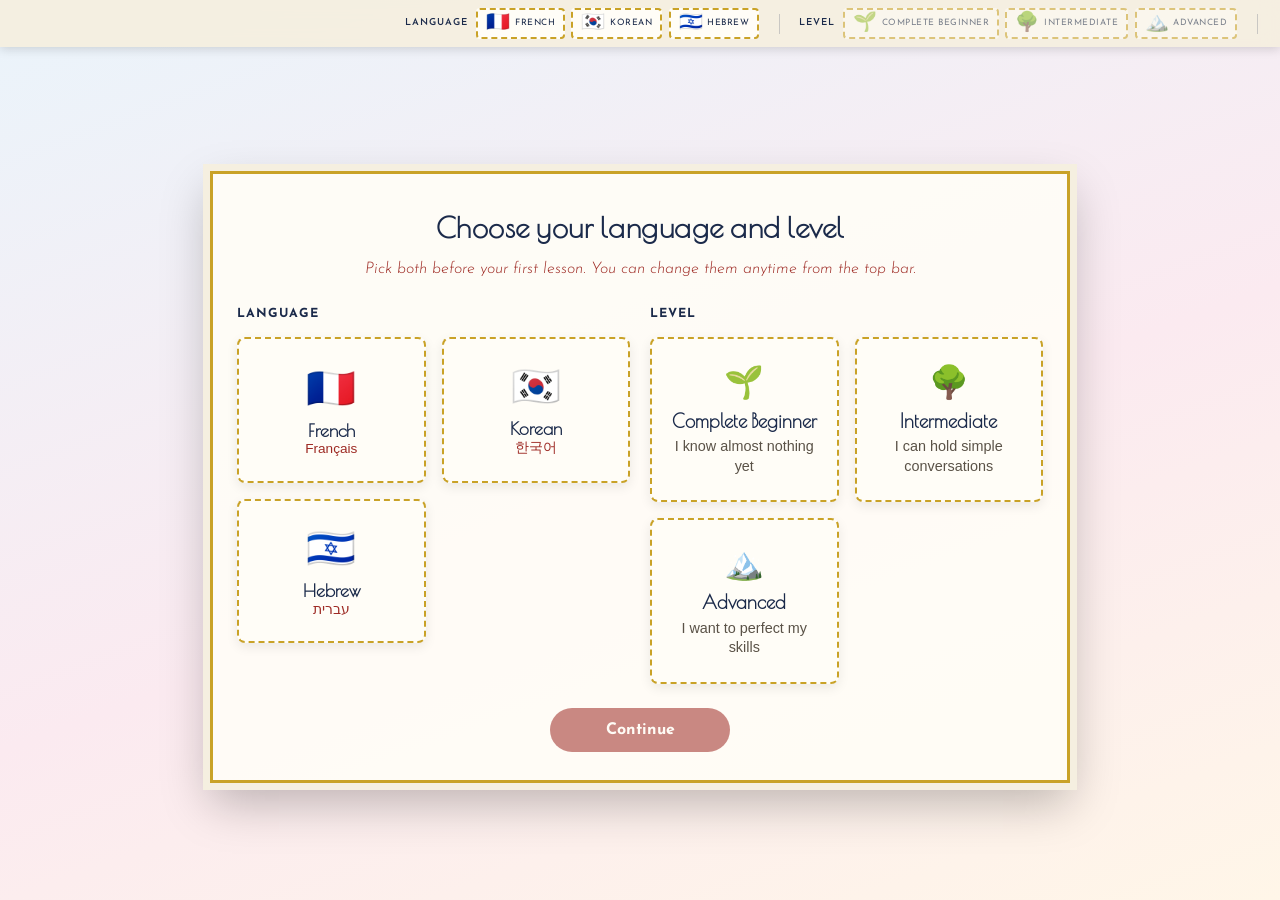
==== commit 90c76253: "Prepare public Catlingo entry point Co-authored-by: Copilot <223556219+Copilot@users.noreply.github." ====
--- a/lang.html
+++ b/lang.html
@@ -2,153 +2,77 @@
 <html lang="en">
 <head>
     <meta charset="UTF-8">
-    <meta name="viewport" content="width=device-width, initial-scale=1.0">
-    <title>🐱 Le Chat Parisien | Learn Languages</title>
-    <link rel="stylesheet" href="lang.css">
-    <link rel="preconnect" href="https://fonts.googleapis.com">
-    <link rel="preconnect" href="https://fonts.gstatic.com" crossorigin>
-    <link href="https://fonts.googleapis.com/css2?family=Gowun+Batang:wght@400;700&family=Nanum+Pen+Script&display=swap" rel="stylesheet">
+    <meta name="viewport" content="width=device-width, initial-scale=1.0, viewport-fit=cover">
+    <title>Catlingo</title>
+    <meta name="robots" content="noindex">
+    <style>
+        :root {
+            color-scheme: light;
+            --ink: #1B2A4A;
+            --paper: #FFFDF7;
+            --edge: #C9A227;
+            --accent: #9E2B25;
+        }
+
+        * { box-sizing: border-box; }
+
+        body {
+            margin: 0;
+            min-height: 100vh;
+            display: grid;
+            place-items: center;
+            padding: 1.5rem;
+            font-family: system-ui, -apple-system, BlinkMacSystemFont, "Segoe UI", sans-serif;
+            background: linear-gradient(160deg, #EAF4FB 0%, #FBEAF0 55%, #FFF6E8 100%);
+            color: var(--ink);
+        }
+
+        main {
+            width: min(100%, 34rem);
+            background: rgba(255, 253, 247, 0.96);
+            border: 2px solid var(--edge);
+            border-radius: 16px;
+            padding: 1.4rem 1.5rem;
+            box-shadow: 0 16px 36px rgba(0, 0, 0, 0.14);
+        }
+
+        h1 {
+            margin: 0 0 0.55rem;
+            font-size: 1.45rem;
+        }
+
+        p {
+            margin: 0.55rem 0;
+            line-height: 1.5;
+        }
+
+        a {
+            color: var(--accent);
+            font-weight: 700;
+        }
+
+        .hint {
+            color: #5a5247;
+            font-size: 0.95rem;
+        }
+    </style>
+    <script>
+        (function () {
+            if (window.location.protocol === 'file:') {
+                return;
+            }
+            const target = new URL('./', window.location.href).href;
+            if (target !== window.location.href) {
+                window.location.replace(target);
+            }
+        })();
+    </script>
 </head>
 <body>
-
-<!-- ═══ Login Screen (optional — sign-in also available from the top bar) ═══ -->
-<div id="loginScreen" class="screen">
-    <div class="login-card">
-        <h1>🐱 Le Chat Parisien</h1>
-        <p>Learn languages with adorable animals</p>
-        <button class="google-btn" id="googleLoginBtn" style="display:none">
-            <img src="https://www.gstatic.com/firebasejs/ui/2.0.0/images/auth/google.svg" alt="Google"/>
-            Sign in with Google
-        </button>
-        <div class="login-error" id="loginError"></div>
-    </div>
-</div>
-
-<!-- ═══ Loading Screen ═══ -->
-<div id="loadingScreen" class="screen">
-    <div class="loader">🐱 Loading...</div>
-</div>
-
-<!-- ═══ Main App ═══ -->
-<div id="mainApp" class="screen active">
-    <div class="top-bar">
-        <div class="top-bar-left">
-            <img class="user-avatar" id="userAvatar" src="" alt="User avatar" style="display:none"/>
-            <span class="user-name" id="userName" style="display:none"></span>
-            <button class="google-btn-sm" id="topLoginBtn" style="display:none">
-                <img src="https://www.gstatic.com/firebasejs/ui/2.0.0/images/auth/google.svg" alt=""/>
-                <span>Sign in</span>
-            </button>
-        </div>
-        <div class="top-bar-right">
-            <div class="stamp-row">
-                <span class="stamp-row-label" id="langueLabel">Langue</span>
-                <div id="topLangStamps"></div>
-            </div>
-            <div class="top-divider"></div>
-            <div class="stamp-row">
-                <span class="stamp-row-label" id="levelLabel">Niveau</span>
-                <div id="levelStamps"></div>
-            </div>
-            <div class="top-divider"></div>
-            <button class="logout-btn" id="logoutBtn" style="display:none">Sign out</button>
-        </div>
-    </div>
-    <div id="authStatus" class="auth-status" role="alert" aria-live="assertive" style="display:none"></div>
-
-    <!-- Language Picker -->
-    <div id="langPicker" class="lang-picker-wrap" style="display:none">
-        <div class="picker-card">
-            <h2>Choose your language and level</h2>
-            <p>Pick both before your first lesson. You can change them anytime from the top bar.</p>
-            <div class="picker-sections">
-                <section class="picker-section" aria-labelledby="pickerLangLabel">
-                    <h3 id="pickerLangLabel">Language</h3>
-                    <div class="lang-grid" id="langGrid"></div>
-                </section>
-                <section class="picker-section" aria-labelledby="pickerLevelLabel">
-                    <h3 id="pickerLevelLabel">Level</h3>
-                    <div class="level-grid" id="levelGrid"></div>
-                </section>
-            </div>
-            <button type="button" class="picker-continue-btn" id="chooserContinueBtn" disabled>Continue</button>
-        </div>
-    </div>
-
-    <!-- Main Content -->
-    <div id="mainContent" style="display:none">
-        <div class="layout">
-            <!-- Left: the postcard -->
-            <div class="container">
-                <div class="postmark" id="postmark">CACHET<br/>DE LA POSTE<br/>PARIS</div>
-                <div class="bunting">
-                    <span></span><span></span><span></span>
-                    <span></span><span></span><span></span><span></span>
-                </div>
-                <div class="main-header">
-                    <h1 class="title" id="mainTitle">Le Chat Parisien</h1>
-                    <p class="subtitle" id="mainSubtitle">Learn French with adorable cats!</p>
-                </div>
-                <div class="cat-container">
-                    <div class="cat-frame">
-                        <img id="catImage" class="cat-image" src="" alt="Animal" width="180" height="180" decoding="async"/>
-                        <div class="cat-caption" id="catCaption">Paris</div>
-                    </div>
-                </div>
-                <div class="phrase-container quiz">
-                    <div class="quiz-head">
-                        <span class="quiz-prompt" id="quizPromptLabel">Complétez la phrase</span>
-                    </div>
-                    <div id="demoMeaning" class="quiz-hint">Click to start!</div>
-                    <div class="quiz-sentence-row">
-                        <div id="demoPhrase">Cliquez pour commencer!</div>
-                        <button class="speak-btn" id="speakBtn" title="Listen to pronunciation">🔊</button>
-                    </div>
-                    <div class="quiz-choices" id="quizChoices" hidden></div>
-                    <div class="quiz-feedback" id="quizFeedback" aria-live="polite"></div>
-                    <div class="word-gloss" id="wordGloss" aria-live="polite"></div>
-                </div>
-                <button id="refreshBtn" class="refresh-btn">Nouvelle carte postale ✉️</button>
-                <div class="progress-bar">
-                    <div id="progressFill" class="progress-fill" style="width:0%"></div>
-                </div>
-                <div class="stats">
-                    <span><span id="seenLabel">Phrases seen:</span> <span id="phrasesLearned">0</span></span>
-                    <span id="levelBadge" class="score-badge">Score : 0</span>
-                </div>
-                <p class="motivation-text" id="motivationText">Chaque phrase vous rapproche de la maîtrise! 💪</p>
-            </div>
-
-            <!-- Right: the lesson carnet -->
-            <aside class="lesson-panel" id="lessonPanel">
-                <div class="lesson-card">
-                    <div class="lesson-card-head">
-                        <span class="lesson-tab" id="lessonTopTab">Le carnet</span>
-                        <h3 id="lessonTopTitle">Grammar &amp; vocab</h3>
-                    </div>
-                    <div id="lessonTopBody"></div>
-                </div>
-
-                <div class="lesson-card">
-                    <div class="lesson-card-head">
-                        <span class="lesson-tab lesson-tab-alt" id="lessonBottomTab">En pratique</span>
-                        <h3 id="lessonBottomTitle">How to use it</h3>
-                    </div>
-                    <div class="example-list" id="lessonExamples"></div>
-                </div>
-            </aside>
-        </div>
-    </div>
-</div>
-
-<!-- Scripts: shared catalog, language content, inactive auth feature, then app logic -->
-<script src="data/catalog.js"></script>
-<script src="data/french.js"></script>
-<script src="data/korean.js"></script>
-<script src="data/hebrew.js"></script>
-<script src="lang-config.js"></script>
-<script src="lang-auth.js"></script>
-<script src="lang-auth-bootstrap.js"></script>
-<script src="lang-app.js"></script>
+    <main>
+        <h1>Catlingo moved</h1>
+        <p>This compatibility page now lives at <a href="./">the Catlingo home page</a>.</p>
+        <p class="hint">If you opened this file directly with <code>file://</code>, use the link above or open <a href="./index.html">index.html</a> instead of relying on an automatic redirect.</p>
+    </main>
 </body>
 </html>
